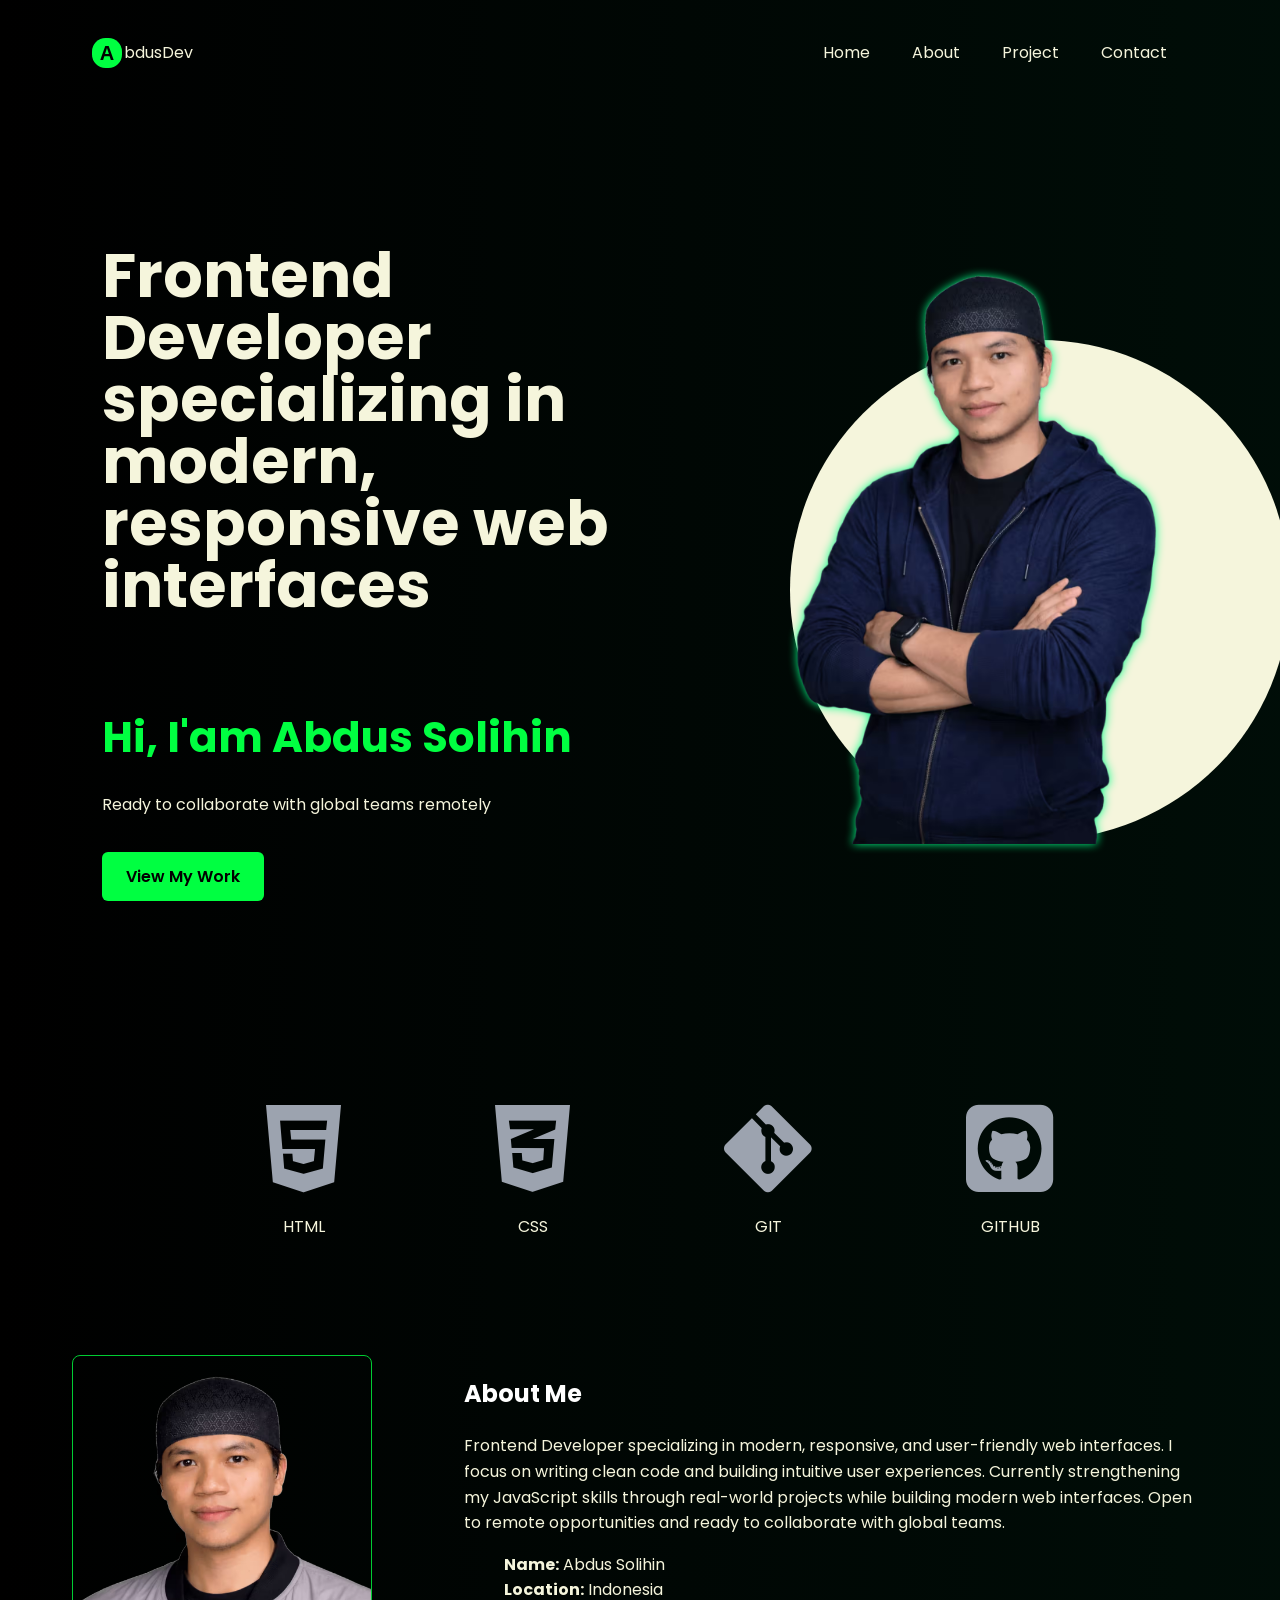
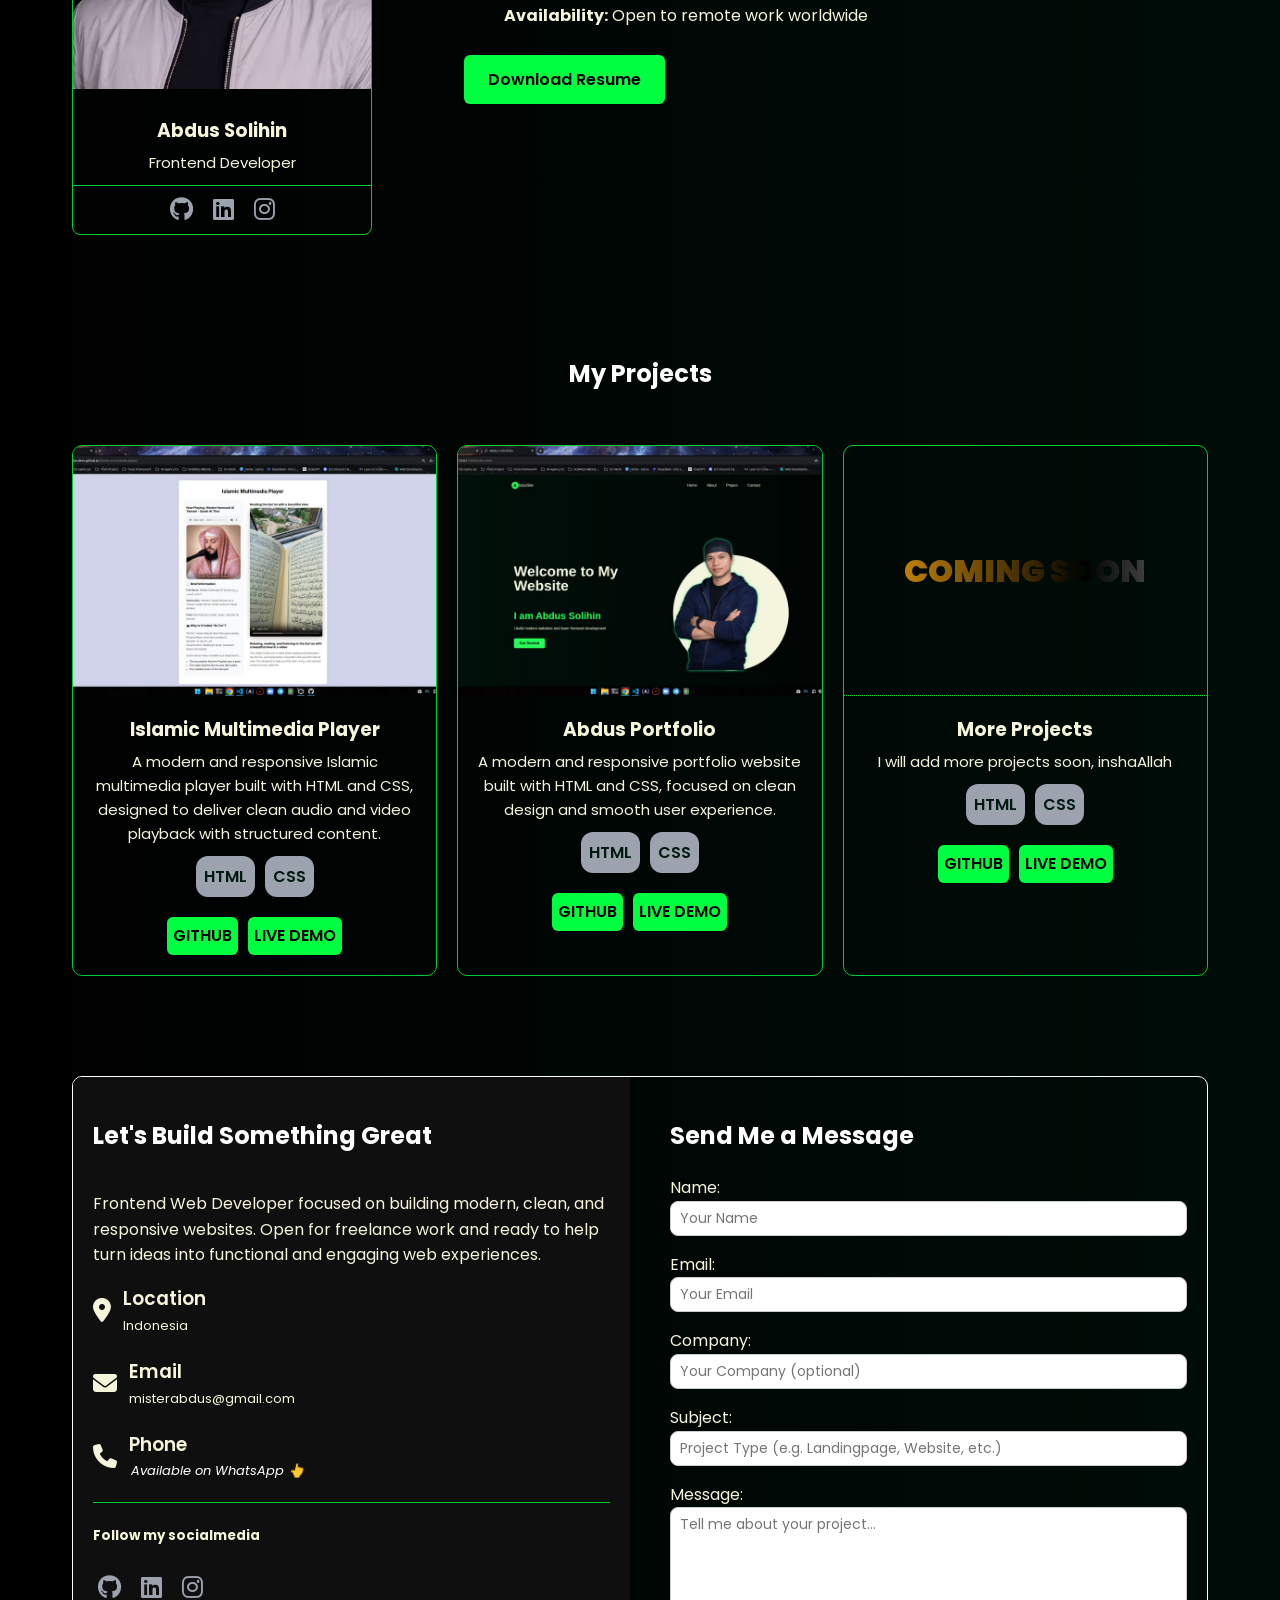
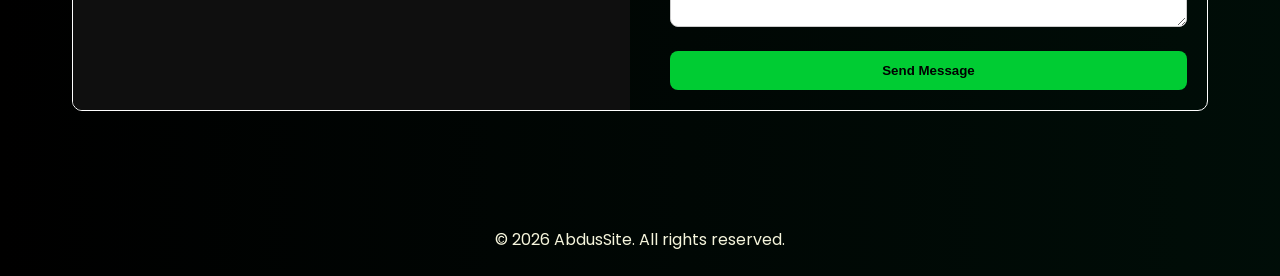
==== month-1-html-css/abdus-portfolio/index.html @ 56fd1d0c "Day 24 style: add a link and hover whatsappa button in contact section" ====
<!DOCTYPE html>
<html lang="en">

<head>
    <meta charset="UTF-8">
    <meta name="viewport" content="width=device-width, initial-scale=1.0">
    <link rel="stylesheet" href="./assets/css/style.css">
    <link rel="stylesheet" href="https://cdnjs.cloudflare.com/ajax/libs/font-awesome/6.5.0/css/all.min.css">
    <link rel="stylesheet" href="https://fonts.googleapis.com/css2?family=Poppins:wght@300;400;500;600;700&display=swap">
    <title>Abdus's Portfolio</title>
</head>

<body>
    <header>
        <div class="container">
            <div class="header-inner">
                <div class="brand">
                    <div class="logo">A</div>
                    <p>bdusDev</p>
                </div>
                <nav class="navbar">
                    <ul class="nav-list">
                        <li><a href="#">Home</a></li>
                        <li><a href="#about">About</a></li>
                        <li><a href="#projects">Project</a></li>
                        <li><a href="#contact">Contact</a></li>
                    </ul>
                </nav>
            </div>
        </div>
    </header>
    <main>
        <section id="hero">
            <div class="container">
                <div class="hero">
                    <div class="hero-left">
                        <h1>Frontend Developer specializing in modern, responsive web interfaces</h1>
                        <h2 class="section-title">Hi, I'am Abdus Solihin</h2>
                        <p>Ready to collaborate with global teams remotely</p>
                        <a class="a-btn" href="#projects">View My Work</a>
                    </div>
                    <div class="hero-right">
                        <div class="imgs-hero">
                            <img class="img-hero" src="./assets/images/abdus-devx-tr.avif"
                                alt="Confident professional developer in a navy hoodie with arms crossed">
                        </div>
                        <div class="circle"></div>
                    </div>
                </div>
            </div>
        </section>

        <section id="skills">
            <div class="container">
                <div class="skills">
                    <ul class="skills-list">
                        <li><i class="fa-brands fa-html5"></i>
                            <p>HTML</p>
                        </li>
                        <li><i class="fa-brands fa-css3-alt"></i>
                            <p>CSS</p>
                        </li>
                        <li><i class="fa-brands fa-git-alt"></i>
                            <p>GIT</p>
                        </li>
                        <li><i class="fa-brands fa-square-github"></i>
                            <p>GITHUB</p>
                        </li>
                    </ul>

                </div>
            </div>
        </section>

        <section id="about">
            <div class="container">
                <div class="about">
                    <div class="about-left">
                        <div class="aboutcard">
                            <img src="./assets/images/abdus2-tr.avif"
                                alt="Professional developer facing forward in a clean headshot">
                            <div class="card-content">
                                <h3>Abdus Solihin</h3>
                                <p>Frontend Developer</p>
                                <div class="line"></div>
                                <div class="social-icons">
                                    <a href="https://github.com/abdus-devx"><i class="fa-brands fa-github"></i></a>
                                    <a href="https://www.linkedin.com/in/abdussolihin/"><i
                                            class="fa-brands fa-linkedin"></i></a>
                                    <a href="https://www.instagram.com/"><i class="fa-brands fa-instagram"></i></a>
                                </div>
                            </div>
                        </div>
                    </div>
                    <div class="about-right">
                        <h2 class="section-title">About Me</h2>
                        <p>Frontend Developer specializing in modern, responsive, and user-friendly web interfaces.
                            I focus on writing clean code and building intuitive user experiences.
                            Currently strengthening my JavaScript skills through real-world projects while building
                            modern web interfaces.
                            Open to remote opportunities and ready to collaborate with global teams.
                        </p>
                        <ul class="about-list">
                            <li><strong>Name:</strong> Abdus Solihin</li>
                            <li><strong>Location:</strong> Indonesia</li>
                            <li><strong>Availability:</strong> Open to remote work worldwide</li>
                        </ul>
                        <a class="a-btn" href="#">Download Resume</a>
                    </div>
                </div>
            </div>
        </section>

        <section id="projects">
            <div class="container">
                <div class="projects">
                    <h2 class="section-title">My Projects</h2>
                    
                    <div class="cards">
                        <div class="card">
                            <div class="card-img">
                                <img src="./assets/images/project-islamic-multimedia-player.avif"
                                    alt="islamic multimedia player with audio and video">
                            </div>
                            <div class="card-body">
                                <div class="card-content">
                                    <h3>Islamic Multimedia Player</h3>
                                    <p>A modern and responsive Islamic multimedia player built with HTML and CSS,
                                        designed
                                        to deliver clean audio and video playback with structured content.</p>
                                </div>
                                <div class="tech-stack">
                                    <span>HTML</span>
                                    <span>CSS</span>
                                </div>
                                <div class="card-links">
                                    <a href="https://github.com/abdus-devx/islamic-multimedia-player"
                                        target="_blank">GITHUB</a>
                                    <a href="https://abdus-devx.github.io/islamic-multimedia-player/"
                                        target="_blank">LIVE
                                        DEMO</a>
                                </div>
                            </div>
                        </div>
                        <div class="card">
                            <div class="card-img">
                                <img src="./assets/images/abdus-portfolio-website.avif"
                                    alt="Homepage of Abdus portfolio showing hero section with profile image">
                            </div>
                            <div class="card-body">
                                <div class="card-content">
                                    <h3>Abdus Portfolio</h3>
                                    <p>A modern and responsive portfolio website built with HTML and CSS, focused on
                                        clean design and smooth user experience.</p>
                                </div>
                                <div class="tech-stack">
                                    <span>HTML</span>
                                    <span>CSS</span>
                                </div>
                                <div class="card-links">
                                    <a href="https://github.com/abdus-devx" target="_blank">GITHUB</a>
                                    <a href="#" target="_blank">LIVE DEMO</a>
                                </div>
                            </div>
                        </div>
                        <div class="card">
                            <div class="img-soon">
                                <span>COMING SOON</span>
                            </div>
                            <div class="card-body">
                                <div class="card-content">
                                    <h3>More Projects</h3>
                                    <p>I will add more projects soon, inshaAllah</p>
                                </div>
                                <div class="tech-stack">
                                    <span>HTML</span>
                                    <span>CSS</span>
                                </div>
                                <div class="card-links">
                                    <a href="https://github.com/abdus-devx" target="_blank">GITHUB</a>
                                    <a href="#" target="_blank">LIVE DEMO</a>
                                </div>
                            </div>
                        </div>
                    </div>
                </div>
            </div>
        </section>
        <section id="contact">
            <div class="container">
                <div class="contact">
                    <div class="contact-left">
                        <h2 class="section-title">Let's Build Something Great</h2>
                        <p>Frontend Web Developer focused on building modern, clean, and responsive websites. Open for
                            freelance work and ready to help turn ideas into functional and engaging web experiences.
                        </p>
                        <div class="info-list">
                            <div class="info-item">
                                <i class="fas fa-map-marker-alt"></i>
                                <div>
                                    <h3>Location</h3>
                                    <p>Indonesia</p>
                                </div>
                            </div>
                            <div class="info-item">
                                <i class="fas fa-envelope"></i>
                                <div>
                                    <h3>Email</h3>
                                    <p>misterabdus@gmail.com</p>
                                </div>
                            </div>
                            <div class="info-item">
                                <i class="fas fa-phone"></i>
                                <div>
                                    <h3>Phone</h3>
                                    <p><a class="a-phone" href="https://wa.me/62895342670087" target="_blank">Available on WhatsApp 👆</a></p>
                                </div>
                            </div>
                        </div>
                        <div class="line"></div>
                        <div class="social-media">
                            <h5>Follow my socialmedia</h5>
                            <div class="social-icons">
                                <a href="https://github.com/abdus-devx"><i class="fa-brands fa-github"></i></a>
                                <a href="https://www.linkedin.com/in/abdussolihin/"><i
                                        class="fa-brands fa-linkedin"></i></a>
                                <a href="https://www.instagram.com/"><i class="fa-brands fa-instagram"></i></a>
                            </div>
                        </div>
                    </div>
                    <div class="contact-right">
                        <h2 class="section-title">Send Me a Message</h2>
                        <form>
                            <div>
                                <label for="name">Name: </label>
                                <input id="name" type="text" placeholder="Your Name" required>
                            </div>
                            <div>
                                <label for="email">Email: </label>
                                <input id="email" type="email" placeholder="Your Email" required>
                            </div>
                            <div>
                                <label for="company">Company: </label>
                                <input id="company" type="text" placeholder="Your Company (optional)">
                            </div>
                            <div>
                                <label for="subject">Subject: </label>
                                <input id="subject" type="text"
                                    placeholder="Project Type (e.g. Landingpage, Website, etc.)" required>
                            </div>
                            <div>
                                <label for="message">Message: </label>
                                <textarea id="message" placeholder="Tell me about your project…" required></textarea>
                            </div>
                            <div>
                                <button type="submit">Send Message</button>
                            </div>
                        </form>
                    </div>

                </div>
            </div>
        </section>
    </main>
    <footer class="container">
        <div class="footer">
            <p>© 2026 AbdusSite. All rights reserved.</p>
        </div>
    </footer>
</body>

</html>
---- month-1-html-css/abdus-portfolio/assets/css/style.css ----
*,
*::before,
*::after {
    box-sizing: border-box;
}

body {
    color: beige;
    font-family: 'Poppins', Arial, Helvetica, sans-serif;
    line-height: 1.6;

    background: linear-gradient(270deg, #000000, #001a0f, #000000);
    background-size: 400% 400%;
    animation: gradientMove 17s ease infinite;
}

@keyframes gradientMove {
    0% {
        background-position: 0% 50%;
    }

    50% {
        background-position: 100% 50%;
    }

    100% {
        background-position: 0% 50%;
    }
}

.container {
    max-width: 1200px;
    margin: 0 auto;
    padding: 0 32px;
}

/*HEADER*/

.header-inner {
    display: flex;
    justify-content: space-between;
    padding: 0 20px;
    align-items: center;

}

.brand {
    display: flex;
    justify-content: flex-start;
    align-items: center;
    gap: 2px;
}

.logo {
    display: flex;
    justify-content: center;
    align-items: center;
    border-radius: 45%;
    width: 30px;
    height: 30px;
    background-color: #00FF41;
    color: black;
    font-weight: bold;
    border-style: hidden;
    font-size: 20px;
    font-family: 'Trebuchet MS', 'Lucida Sans Unicode', 'Lucida Grande', 'Lucida Sans', Arial, sans-serif;
}

.nav-list {
    display: flex;
    list-style: none;
    gap: 32px;
    margin: 0;
    padding: 32px 16px;
}

.nav-list a {
    text-decoration: none;
    color: beige;
    padding: 5px;
    transition: 0.3s;
}

.nav-list a:hover {
    background-color: #00FF41;
    color: black;
    border-radius: 5px;

}

/* MAIN GLOBAL */
section {
    margin-bottom: 100px;
}

html {
    scroll-behavior: smooth;
}


.section-title {
    position: relative;
    display: inline-block;
    color: white;

}

.section-title::after {
    content: "";
    position: absolute;
    left: 0;
    bottom: -4px;
    width: 100%;
    height: 2px;
    background: #00FF41;

    transform: scaleX(0);
    transform-origin: left;
    transition: transform 0.3s ease;
}

.section-title:hover::after {
    transform: scaleX(1);
}


/* HERO SECTION */
.hero {
    display: flex;
    justify-content: space-around;
    align-items: center;
    gap: 16px;
    min-height: 100dvh;
}

.hero-left {
    max-width: 600px;

}

.hero-left h1 {
    font-size: 62px;
    line-height: 1;
}

.hero-left .section-title {
    font-size: 42px;
    color: #00FF41;
    margin-bottom: 5px;
}

.hero-left .section-title::after {
    background: white;
}

.hero-left p {
    margin: 16px 0 24px;
}

.a-btn {
    background-color: #00FF41;
    color: black;
    border: none;
    padding: 12px 24px;
    border-radius: 6px;
    font-weight: 600;
    cursor: pointer;
    display: inline-block;
    margin-top: 10px;
    transition: 0.3s;
    text-decoration: none;
}

.a-btn:hover {
    background-color: #00cc33;
    border-radius: 6px;
    transform: scale(1.05);

}

.imgs-hero {
    position: relative;
}

.img-hero {
    width: 100%;
    max-width: 400px;
    filter: drop-shadow(0 0 5px #00ff88);
    position: relative;
}

.circle {
    position: absolute;
    width: 500px;
    height: 500px;
    background-color: beige;
    border-radius: 50%;
    z-index: -1;
    top: 50%;
    left: 50%;
    transform: translate(30%, -22%);
}

/* SKILLS SECTION*/

.skills-list {
    list-style: none;
    display: flex;
    text-align: center;
    justify-content: space-evenly;
}

.skills-list i {
    font-size: 100px;
    color: #9CA3AF;
}

.skills-list i:hover {
    color: #00FF41;
}



/* ABOUT SECTION*/
.about {
    display: flex;
    justify-content: space-between;

    gap: 20px;

}

.about-right {
    flex: 2;
}

.about-right p {
    margin-top: 0;
}

.about-list {
    list-style: none;
}

.about-left {
    flex: 1;
    display: flex;
    justify-content: flex-start;
    align-items: center;
}

.about-left img {
    width: 100%;
}

.about-left .aboutcard {
    border: 1px solid #00cc33;
    max-width: 300px;
    border-radius: 8px;
    transition: 0.3s;
}

.about-left .aboutcard:hover {
    box-shadow: 0 0 20px rgba(0, 204, 51, 0.6);
}

.card-content {
    text-align: center;
    padding: 0;
}

.card-content h3 {
    margin-bottom: 5px;
}

.card-content p {
    margin-top: 0;
    margin-bottom: 10px;
}

.line {
    height: 1px;
    background-color: #00cc33;
    border: none;
    width: 100%;
    margin: auto;
}

.social-icons {
    display: flex;
    margin: 5px;
    gap: 20px;
    justify-content: center;
    font-size: 24px;
}

.social-icons i {
    color: #9CA3AF;
}

.social-icons i:hover {
    color: #00FF41;
}

.social-media .social-icons {
    justify-content: flex-start;
}

/* PROJECT SECTION */
.projects {
    text-align: center;
}

.cards {
    margin-top: 32px;
    display: grid;
    grid-template-columns: repeat(auto-fit, minmax(250px, 1fr));
    gap: 20px;

}

.card {
    border: 1px solid #00cc33;
    border-radius: 10px;
    overflow: hidden;
    display: flex;
    flex-direction: column;
}

.card-body {
    flex: 1;
    padding: 0 20px 20px;
    display: flex;
    flex-direction: column;
}

.card-content p {
    flex: 1;
    font-size: 15px;
}

.card-img {
    height: 250px;

}

.card-img img {
    width: 100%;
    height: 100%;
    object-fit: cover;
}

.tech-stack {
    margin-bottom: 20px;
}

.tech-stack,
.card-links {
    display: flex;
    justify-content: center;
    gap: 10px;

}

.tech-stack span,
.card-links a {
    background-color: #9CA3AF;
    border-radius: 12px;
    color: #001a0f;
    padding: 8px;
    font-weight: 600;
    box-shadow: #000000;
}

.card-links a {
    text-decoration: none;
    background-color: #00FF41;
    color: #000000;
    border-radius: 6px;
    padding: 6px;
    transition: 0.3s ease;
}

.card-links a:hover {
    cursor: pointer;
    background-color: #001a0f;
    color: white;
}

.img-soon {
    height: 250px;
    display: flex;
    flex-direction: column;
    justify-content: center;
    border-bottom: #00cc33 1px dotted;
}

.img-soon span {
    font-weight: 900;
    font-size: 32px;
    background-image: linear-gradient(to right, #ffa908, #000000, #ffffff, #ffd001);
    background-clip: text;
    -webkit-background-clip: text;
    -webkit-text-fill-color: transparent;
    background-size: 200%;
    animation: shimmerText 5s ease infinite;
}

@keyframes shimmerText {
    0% {
        background-position: 0% 50%;
    }

    50% {
        background-position: 100% 50%;
    }

    100% {
        background-position: 0% 50%
    }
}

/* CONTACT SECTION */
.contact {
    display: flex;
    justify-content: center;
    align-items: stretch;
    gap: 20px;
    border: 1px solid white;
    border-radius: 10px;
    overflow: hidden;

}

.contact-left {
    flex: 1;
    background-color: rgb(15, 15, 15);
    padding: 20px;
}

.info-list {
    display: flex;
    flex-direction: column;
    gap: 20px;
    margin-bottom: 20px;
}

.info-item {
    display: flex;
    align-items: center;
    gap: 12px;
}

.info-item h3 {
    margin: 0;
    font-weight: 600;
}

.info-item p {
    margin: 2px 0 0;
    font-size: 13px;
}

.info-item i {
    font-size: 24px;
}

.contact-right {
    flex: 1;
    padding: 20px;
}

.contact-right form {
    display: flex;
    flex-direction: column;
    gap: 16px;
}

.contact-right input,
.contact-right textarea {
    width: 100%;
    padding: 6px 9px;
    border: 1px solid #ccc;
    border-radius: 8px;
    font-size: 14px;
    font-family: inherit;
    outline: none;
    transition: 0.3s;
}

.contact-right textarea {
    min-height: 120px;
    resize: vertical;
}

.contact-right button {
    padding: 12px;
    border: none;
    border-radius: 8px;
    background: #00cc33;
    color: black;
    font-weight: 600;
    cursor: pointer;
    transition: 0.3s;
    width: 100%;
}

.contact-right button:hover {
    background-color: #00FF41;
}

.a-phone {
    text-decoration: none;
    color: white;

    padding: 2px;
    font-style: italic;
    transition: 0.3s ease;
}

.a-phone:hover {
    background-color: #00cc33;

    border-radius: 4px;
    color: #000000;
}

.footer {
    display: flex;
    justify-content: center;
}

@media (max-width: 768px) {
    .header-inner {
        flex-direction: column;
        text-align: center;
    }

    .circle {
        display: none;
    }

    .hero {

        flex-direction: column;
        text-align: center;
        align-items: center;
        width: 100%;
    }

    .nav-list {
        flex-direction: column;
        gap: 16px;
    }

    .hero-left h1 {
        font-size: 42px;
    }

    .hero-left .section-title {
        font-size: 32px;
    }

    .hero-left,
    .hero-right {
        width: 100%;
        flex: 0 0 100%;
    }

    .imgs-hero {
        width: 100%;
    }

    .skills-list {

        gap: 5px;
        padding: 0;
    }

    .skills-list i {
        font-size: 60px;

    }

    .skills-list i:hover {
        color: #00FF41;
    }

    .about {
        flex-direction: column;
    }

    .about-right {
        text-align: center;
    }

    .about-left {
        justify-content: center;
    }

    .about-right ul {
        list-style: none;
        padding: 0;
    }

    .contact {
        flex-direction: column;
    }

    .social-media h5 {
        margin-bottom: 10px;
    }
}
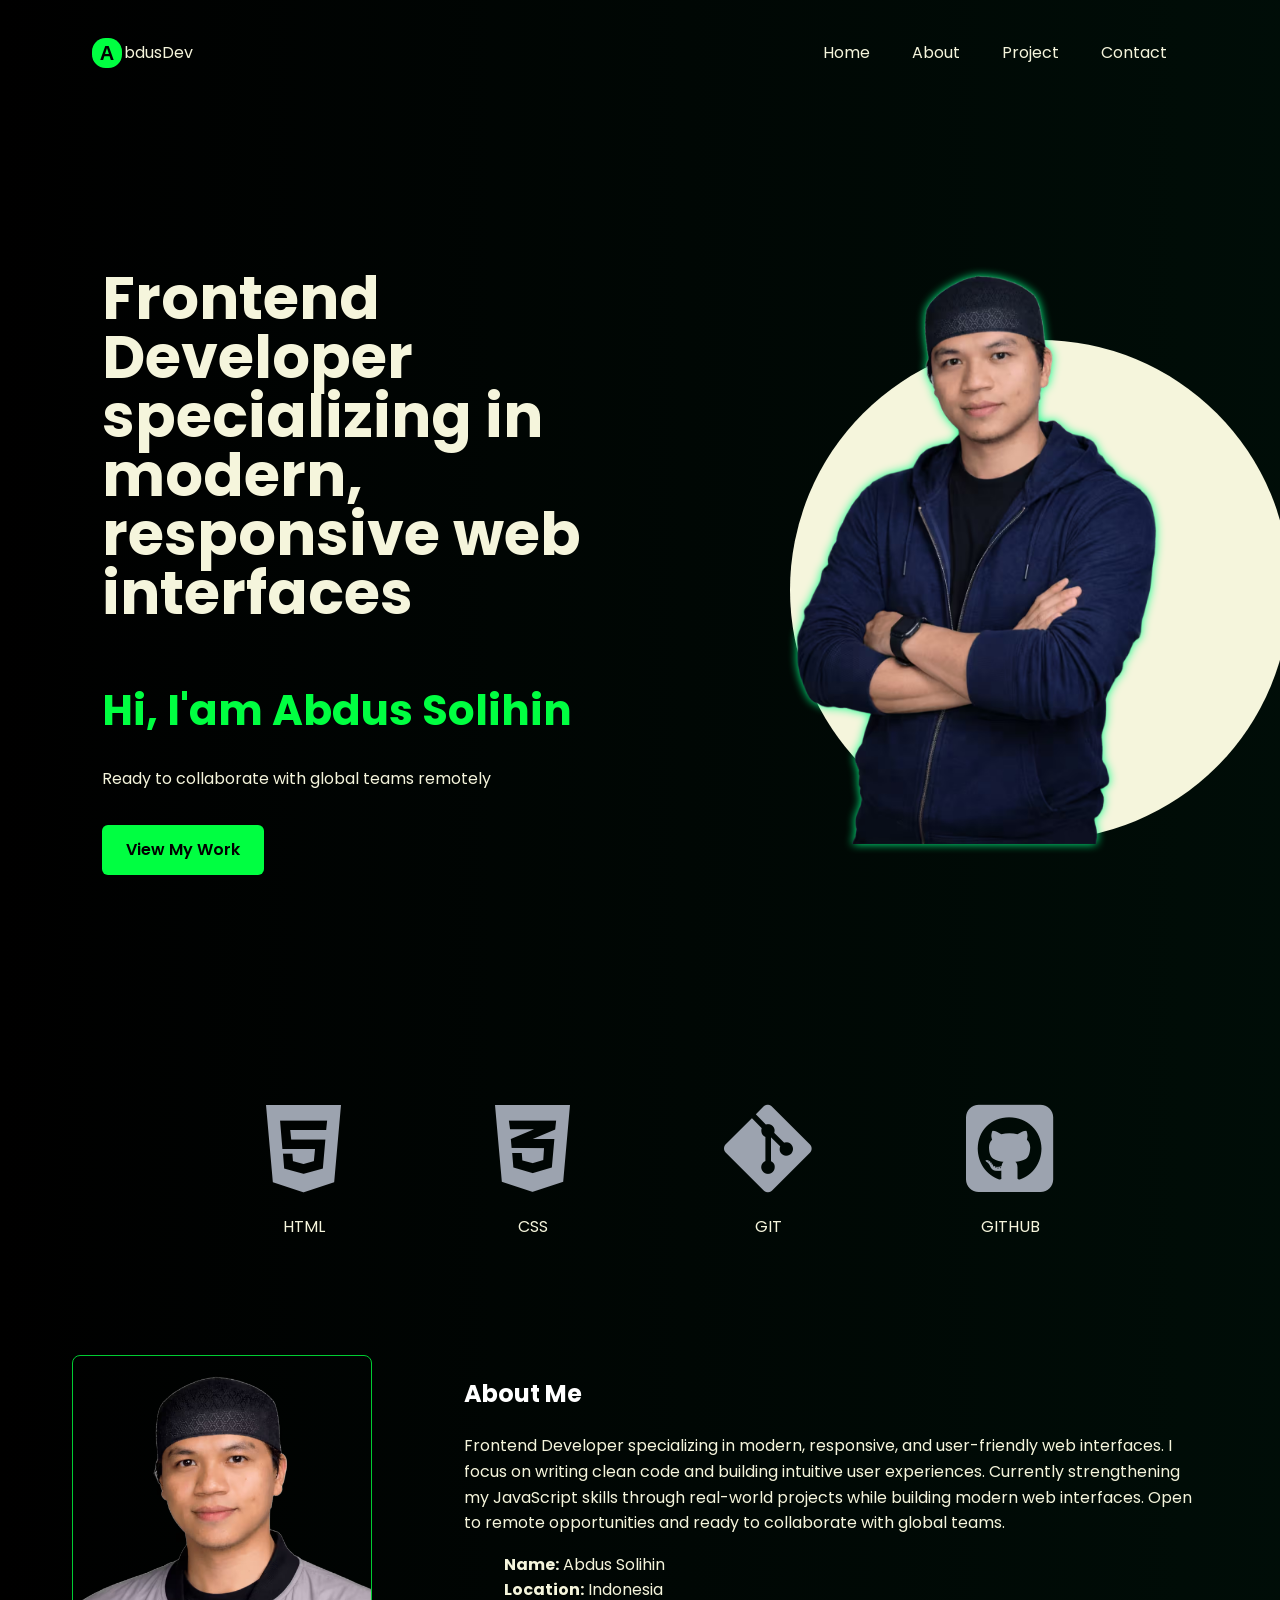
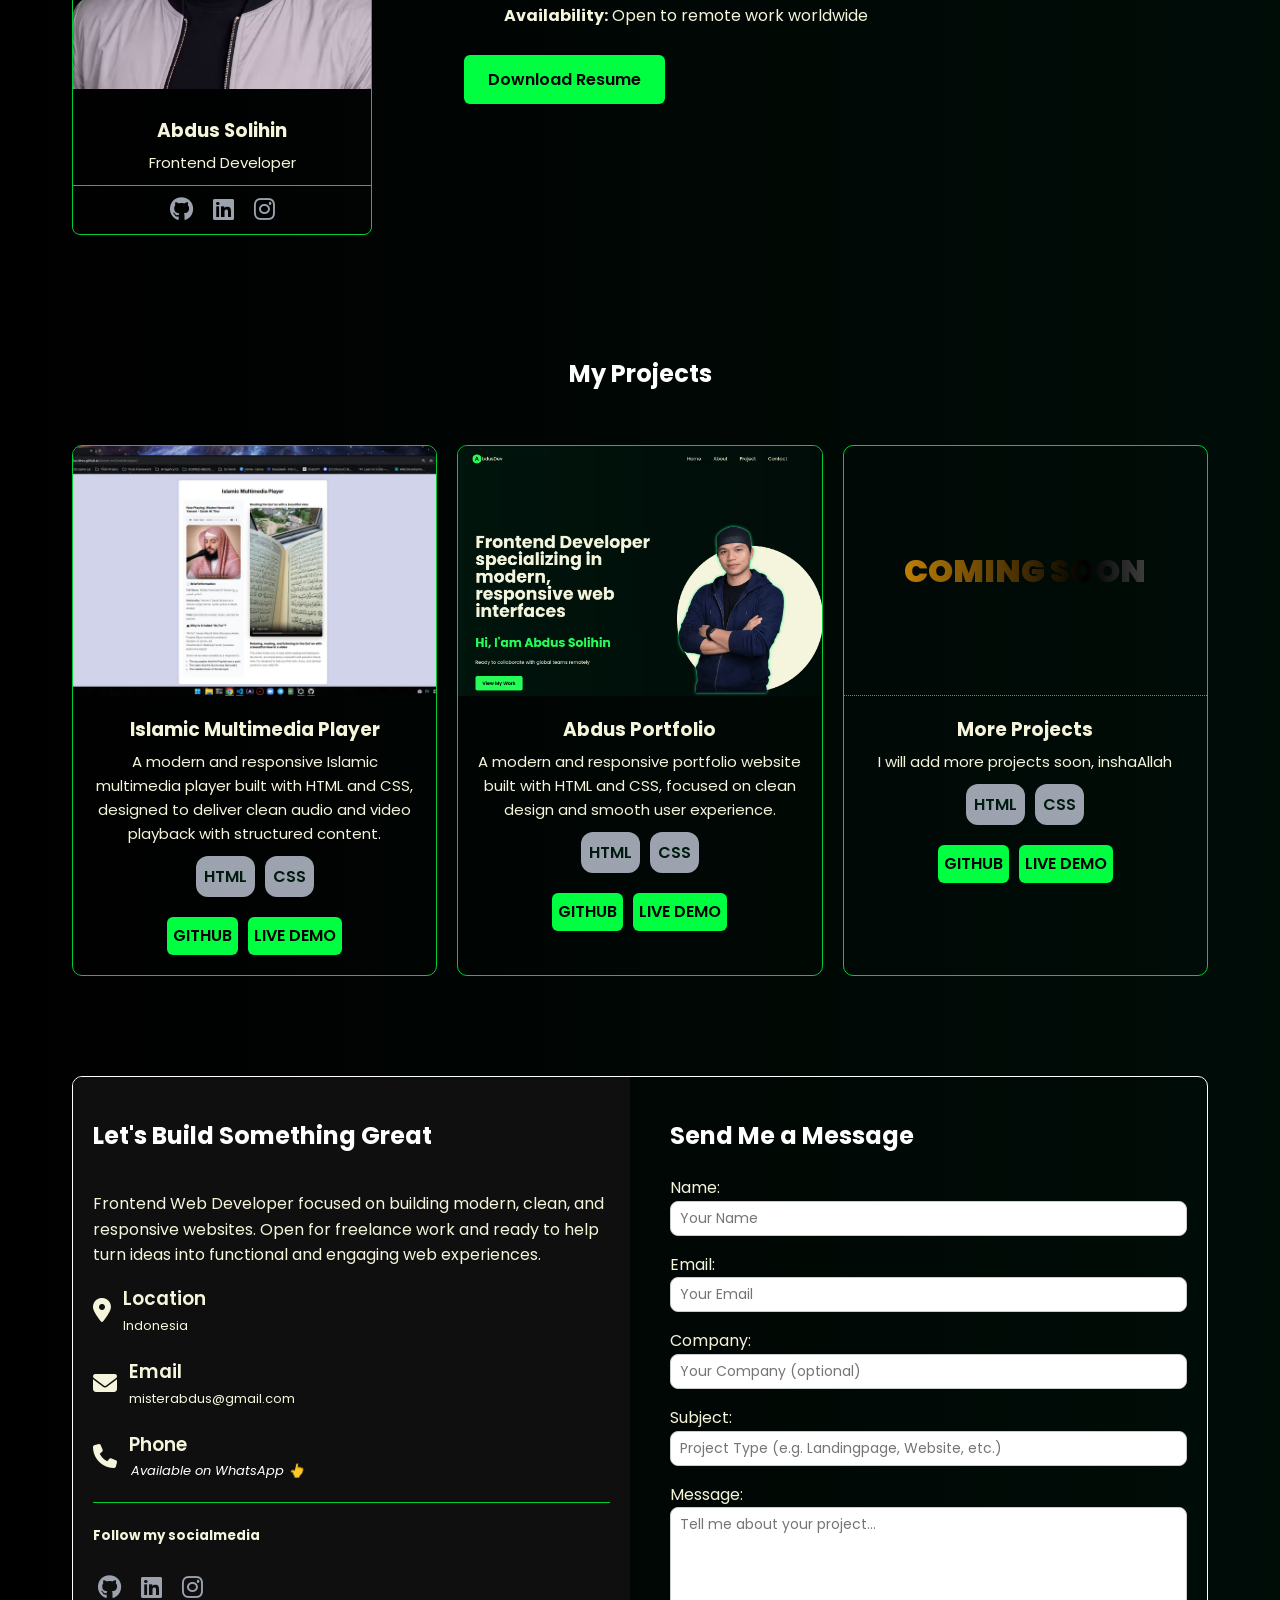
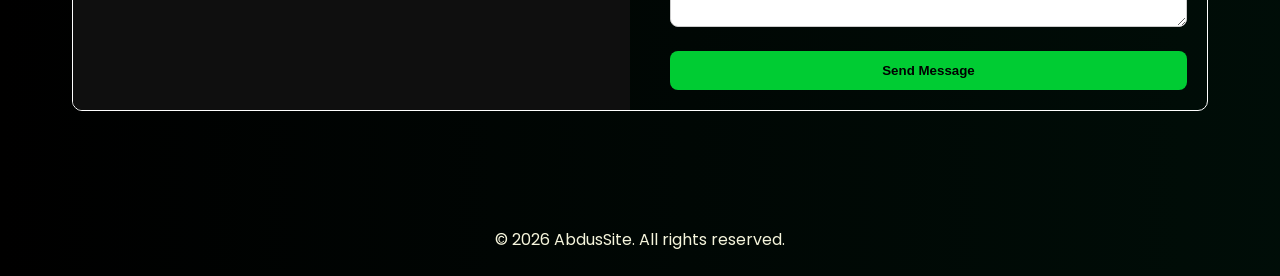
==== commit ee73c73a: "feat: day25 add js for submit form" ====
--- a/month-1-html-css/abdus-portfolio/index.html
+++ b/month-1-html-css/abdus-portfolio/index.html
@@ -230,27 +230,27 @@
                     </div>
                     <div class="contact-right">
                         <h2 class="section-title">Send Me a Message</h2>
-                        <form>
+                        <form id="contactForm">
                             <div>
                                 <label for="name">Name: </label>
-                                <input id="name" type="text" placeholder="Your Name" required>
+                                <input id="name" type="text" name="name" placeholder="Your Name" required>
                             </div>
                             <div>
                                 <label for="email">Email: </label>
-                                <input id="email" type="email" placeholder="Your Email" required>
+                                <input id="email" type="email" name="email" placeholder="Your Email" required>
                             </div>
                             <div>
                                 <label for="company">Company: </label>
-                                <input id="company" type="text" placeholder="Your Company (optional)">
+                                <input id="company" type="text" name="company" placeholder="Your Company (optional)">
                             </div>
                             <div>
                                 <label for="subject">Subject: </label>
-                                <input id="subject" type="text"
+                                <input id="subject" type="text" name="subject" 
                                     placeholder="Project Type (e.g. Landingpage, Website, etc.)" required>
                             </div>
                             <div>
                                 <label for="message">Message: </label>
-                                <textarea id="message" placeholder="Tell me about your project…" required></textarea>
+                                <textarea id="message" name="message" placeholder="Tell me about your project…" required></textarea>
                             </div>
                             <div>
                                 <button type="submit">Send Message</button>
@@ -267,6 +267,19 @@
             <p>© 2026 AbdusSite. All rights reserved.</p>
         </div>
     </footer>
+    <script>
+        const form = document.getElementById("contactForm")
+
+        form.addEventListener ("submit", function(e) {
+            e.preventDefault();
+
+            const formData = new FormData(form);
+
+            const data = Object.fromEntries(formData)
+            console.log(data);
+
+        })
+    </script>
 </body>
 
 </html>
--- a/month-1-html-css/abdus-portfolio/assets/css/style.css
+++ b/month-1-html-css/abdus-portfolio/assets/css/style.css
@@ -135,18 +135,17 @@
 
 .hero-left {
     max-width: 600px;
-
 }
 
 .hero-left h1 {
-    font-size: 62px;
+    font-size: 59px;
     line-height: 1;
 }
 
 .hero-left .section-title {
     font-size: 42px;
     color: #00FF41;
-    margin-bottom: 5px;
+    margin: 5px auto;
 }
 
 .hero-left .section-title::after {
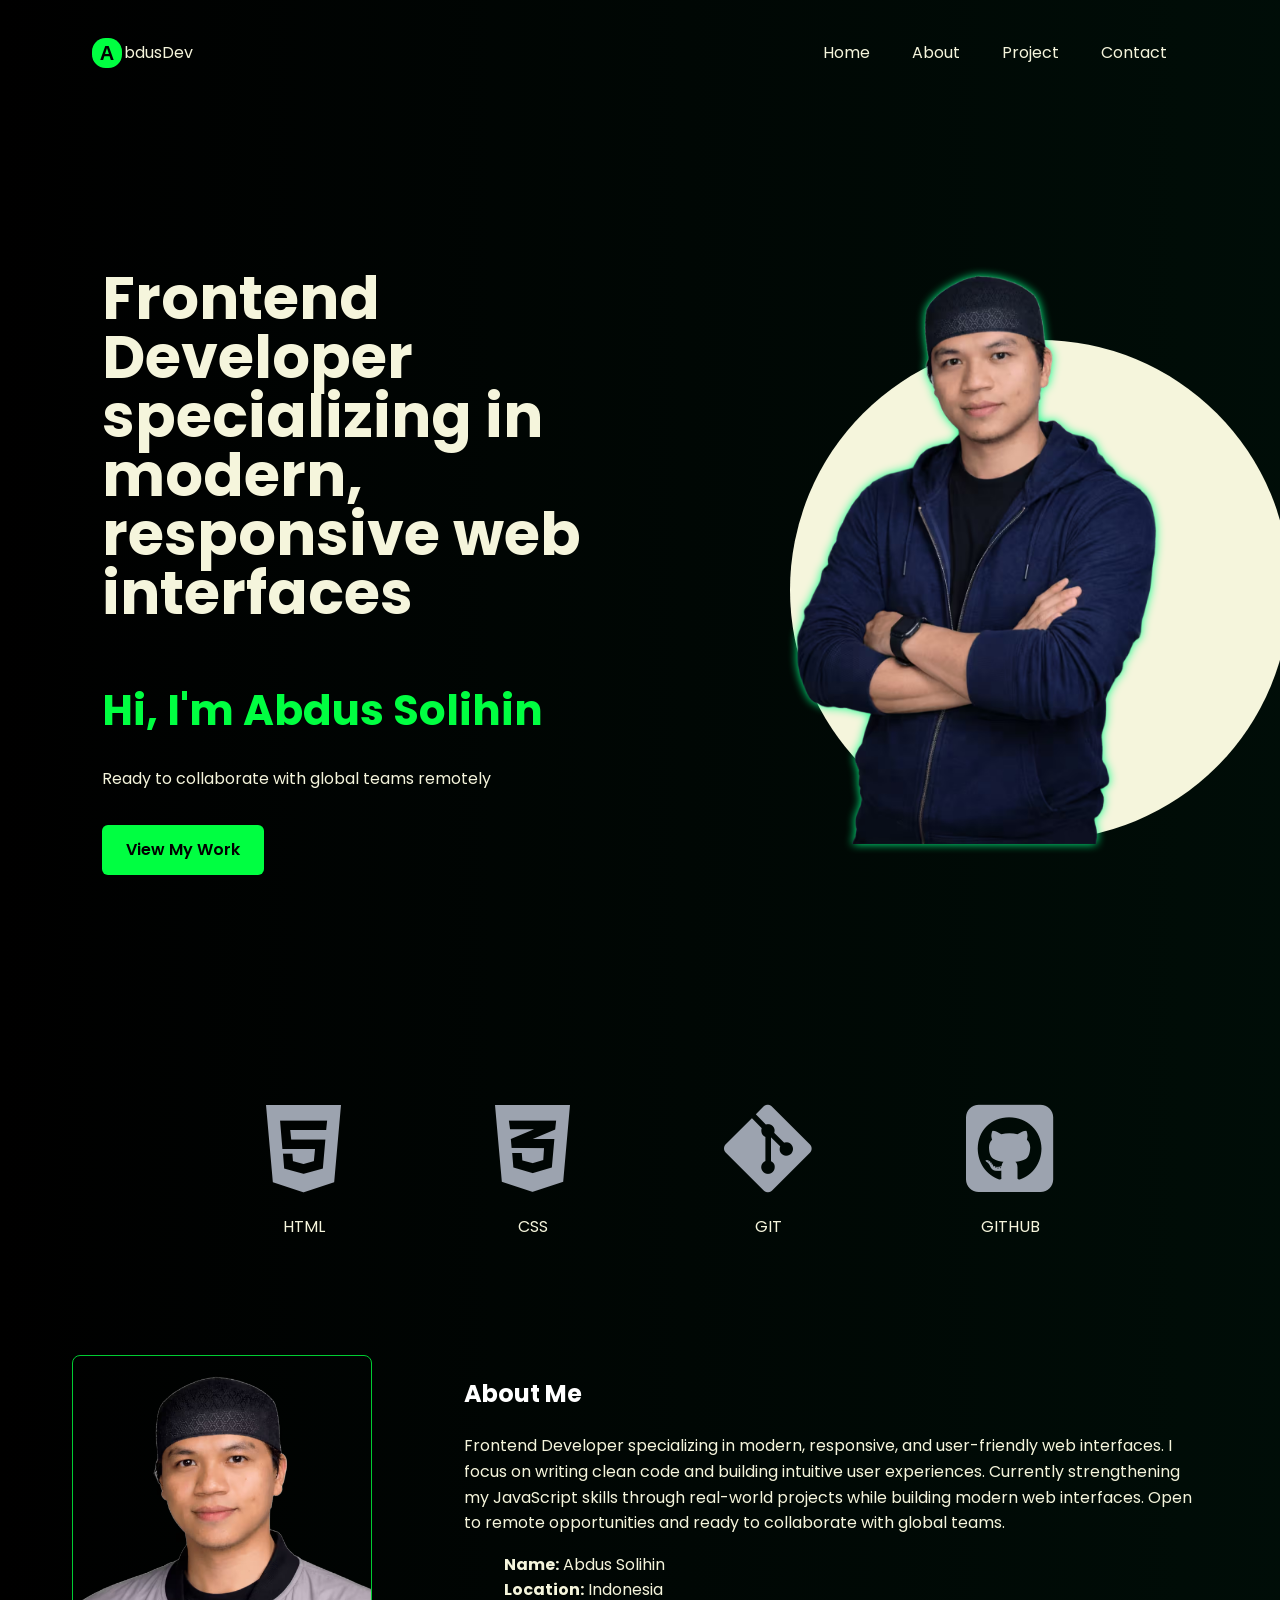
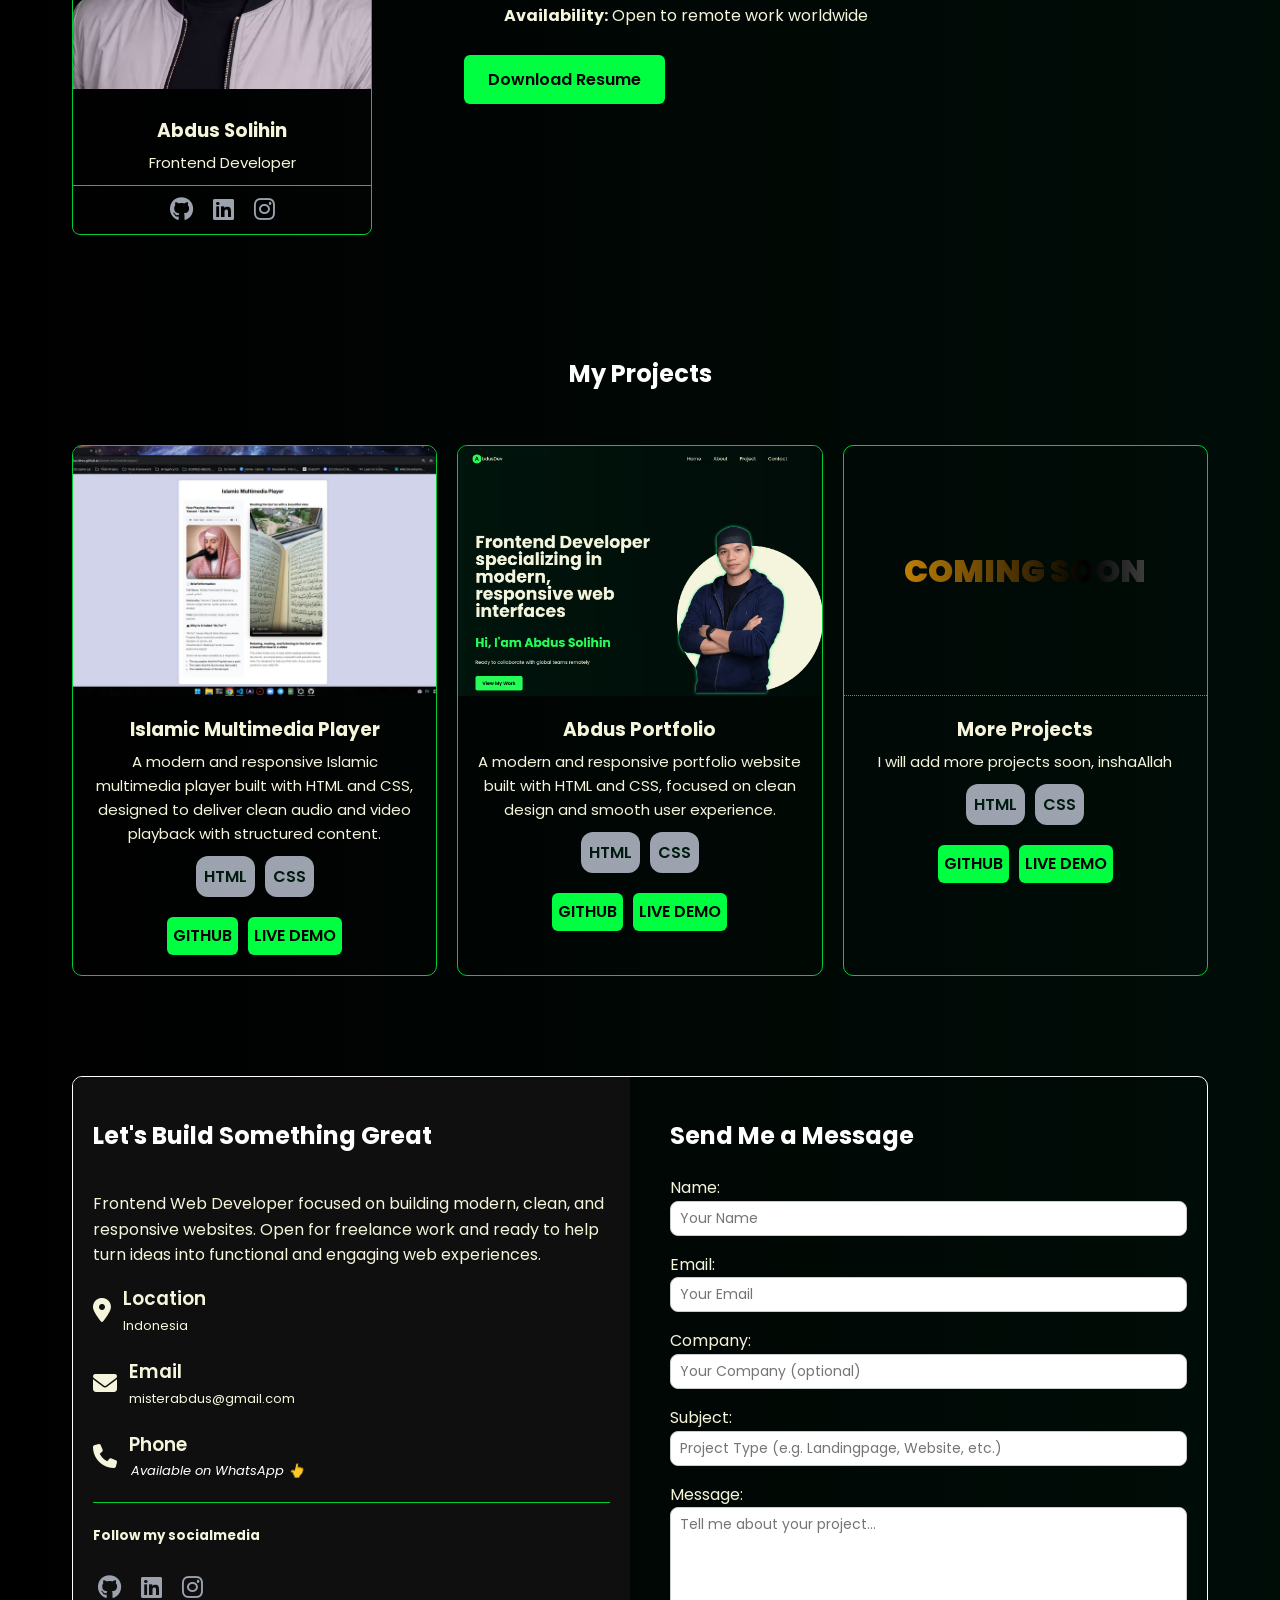
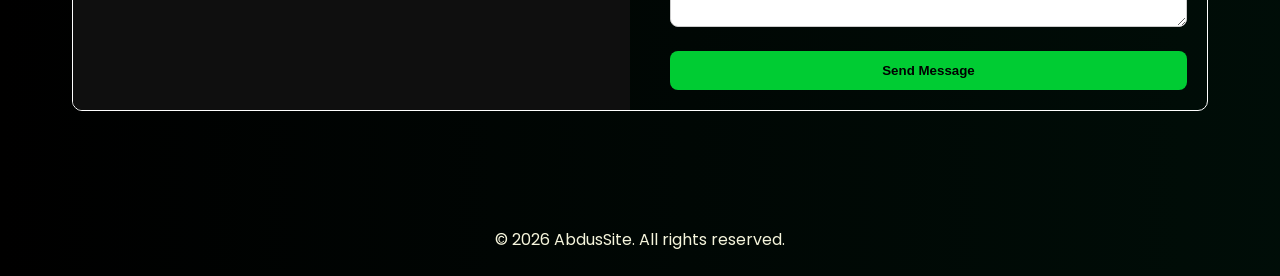
==== commit 86b3a767: "feat:  day25 enhance popup with Font Awesome close icon, fix typo, remove console log, and improve r" ====
--- a/month-1-html-css/abdus-portfolio/index.html
+++ b/month-1-html-css/abdus-portfolio/index.html
@@ -6,11 +6,19 @@
     <meta name="viewport" content="width=device-width, initial-scale=1.0">
     <link rel="stylesheet" href="./assets/css/style.css">
     <link rel="stylesheet" href="https://cdnjs.cloudflare.com/ajax/libs/font-awesome/6.5.0/css/all.min.css">
-    <link rel="stylesheet" href="https://fonts.googleapis.com/css2?family=Poppins:wght@300;400;500;600;700&display=swap">
+    <link rel="stylesheet"
+        href="https://fonts.googleapis.com/css2?family=Poppins:wght@300;400;500;600;700&display=swap">
     <title>Abdus's Portfolio</title>
 </head>
 
 <body>
+    <div id="submitOverlay" class="overlay"></div>
+    <div id="submitPopup" class="popup">
+        <p>All set! Your message has been delivered</p>
+        <button class="closeBtn">
+            <i class="fa-solid fa-xmark"></i>
+        </button>
+    </div>
     <header>
         <div class="container">
             <div class="header-inner">
@@ -35,7 +43,7 @@
                 <div class="hero">
                     <div class="hero-left">
                         <h1>Frontend Developer specializing in modern, responsive web interfaces</h1>
-                        <h2 class="section-title">Hi, I'am Abdus Solihin</h2>
+                        <h2 class="section-title">Hi, I'm Abdus Solihin</h2>
                         <p>Ready to collaborate with global teams remotely</p>
                         <a class="a-btn" href="#projects">View My Work</a>
                     </div>
@@ -115,7 +123,7 @@
             <div class="container">
                 <div class="projects">
                     <h2 class="section-title">My Projects</h2>
-                    
+
                     <div class="cards">
                         <div class="card">
                             <div class="card-img">
@@ -213,7 +221,8 @@
                                 <i class="fas fa-phone"></i>
                                 <div>
                                     <h3>Phone</h3>
-                                    <p><a class="a-phone" href="https://wa.me/62895342670087" target="_blank">Available on WhatsApp 👆</a></p>
+                                    <p><a class="a-phone" href="https://bit.ly/4cHXh8U" target="_blank">Available on
+                                            WhatsApp 👆</a></p>
                                 </div>
                             </div>
                         </div>
@@ -245,12 +254,13 @@
                             </div>
                             <div>
                                 <label for="subject">Subject: </label>
-                                <input id="subject" type="text" name="subject" 
+                                <input id="subject" type="text" name="subject"
                                     placeholder="Project Type (e.g. Landingpage, Website, etc.)" required>
                             </div>
                             <div>
                                 <label for="message">Message: </label>
-                                <textarea id="message" name="message" placeholder="Tell me about your project…" required></textarea>
+                                <textarea id="message" name="message" placeholder="Tell me about your project…"
+                                    required></textarea>
                             </div>
                             <div>
                                 <button type="submit">Send Message</button>
@@ -269,16 +279,26 @@
     </footer>
     <script>
         const form = document.getElementById("contactForm")
-
-        form.addEventListener ("submit", function(e) {
+        const popup = document.getElementById("submitPopup");
+        const overlay = document.getElementById("submitOverlay")
+
+        form.addEventListener("submit", function (e) {
             e.preventDefault();
 
-            const formData = new FormData(form);
-
-            const data = Object.fromEntries(formData)
-            console.log(data);
-
-        })
+            const data = Object.fromEntries(new FormData(form));
+            
+            form.reset();
+            popup.classList.add("show");
+            overlay.classList.add("show");
+        });
+
+
+        const closeBtn = popup.querySelector("button");
+
+        closeBtn.addEventListener("click", function () {
+            popup.classList.remove("show");
+            overlay.classList.remove("show");
+        });
     </script>
 </body>
 
--- a/month-1-html-css/abdus-portfolio/assets/css/style.css
+++ b/month-1-html-css/abdus-portfolio/assets/css/style.css
@@ -33,9 +33,51 @@
     margin: 0 auto;
     padding: 0 32px;
 }
+/*POPUP*/
+.overlay {
+    display: none;
+    position: fixed;
+    top: 0;
+    left: 0;
+    height: 100%;
+    width: 100%;
+    background: rgba(0, 0, 0, 0.9);
+    z-index: 1;
+}
+.overlay.show {
+    display: block;
+    
+}
+.popup {
+    display: none;
+    position: fixed;
+    top: 50%;
+    left: 50%;
+    transform: translate(-50%, -50%);
+    border: #00cc33 1px solid;
+    border-radius: 10px;
+    padding: 20px;
+    z-index: 2;
+    background-color: #001a0f;
+}
+.popup.show {
+    display: block;
+}
+.closeBtn {
+    position: absolute;
+    top: 2px;
+    right: 2px;
+    border-radius: 10px;
+    border: none;
+    transition: 0.3s ease;
+}
+.closeBtn:hover {
+    background-color: #00cc33;
+    cursor: pointer;
+
+}
 
 /*HEADER*/
-
 .header-inner {
     display: flex;
     justify-content: space-between;
@@ -609,4 +651,10 @@
     .social-media h5 {
         margin-bottom: 10px;
     }
+    .popup {
+        padding: 10px;
+    }
+    .popup p{
+        text-align: center;
+    }
 }
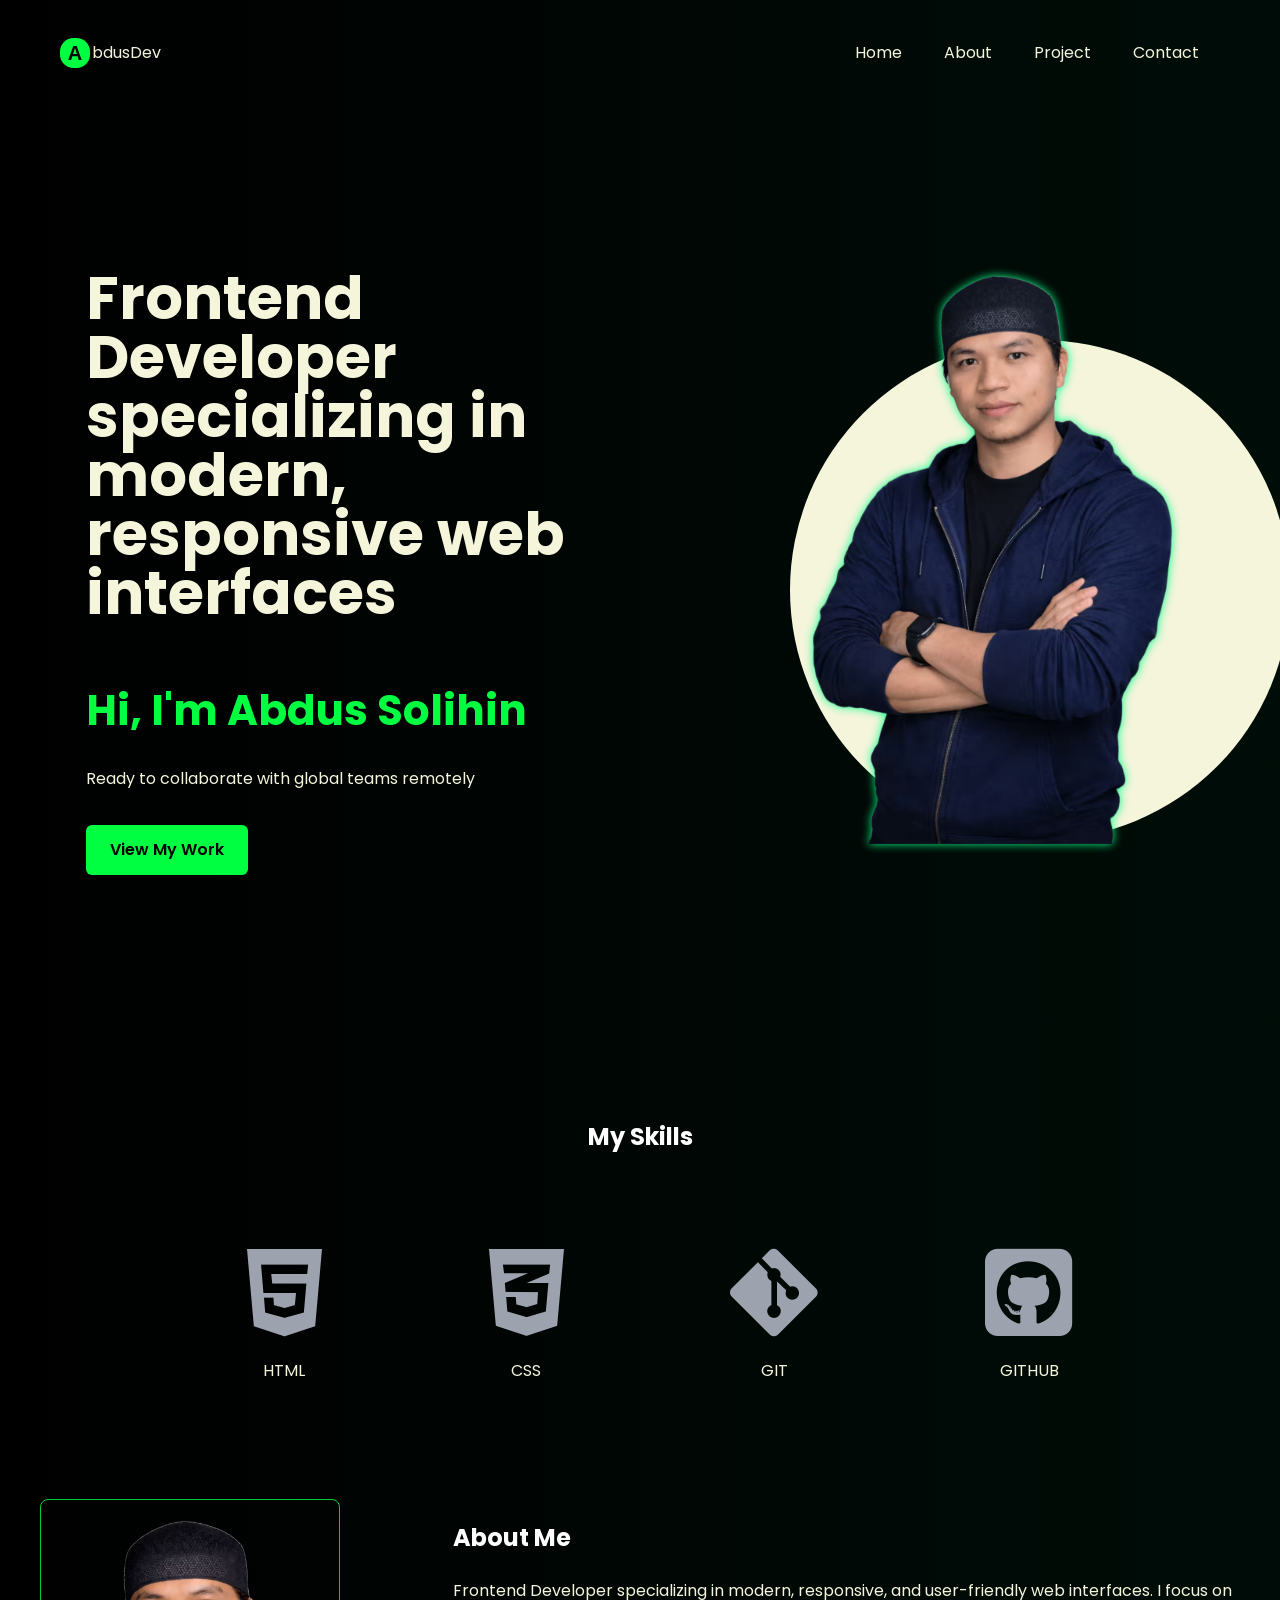
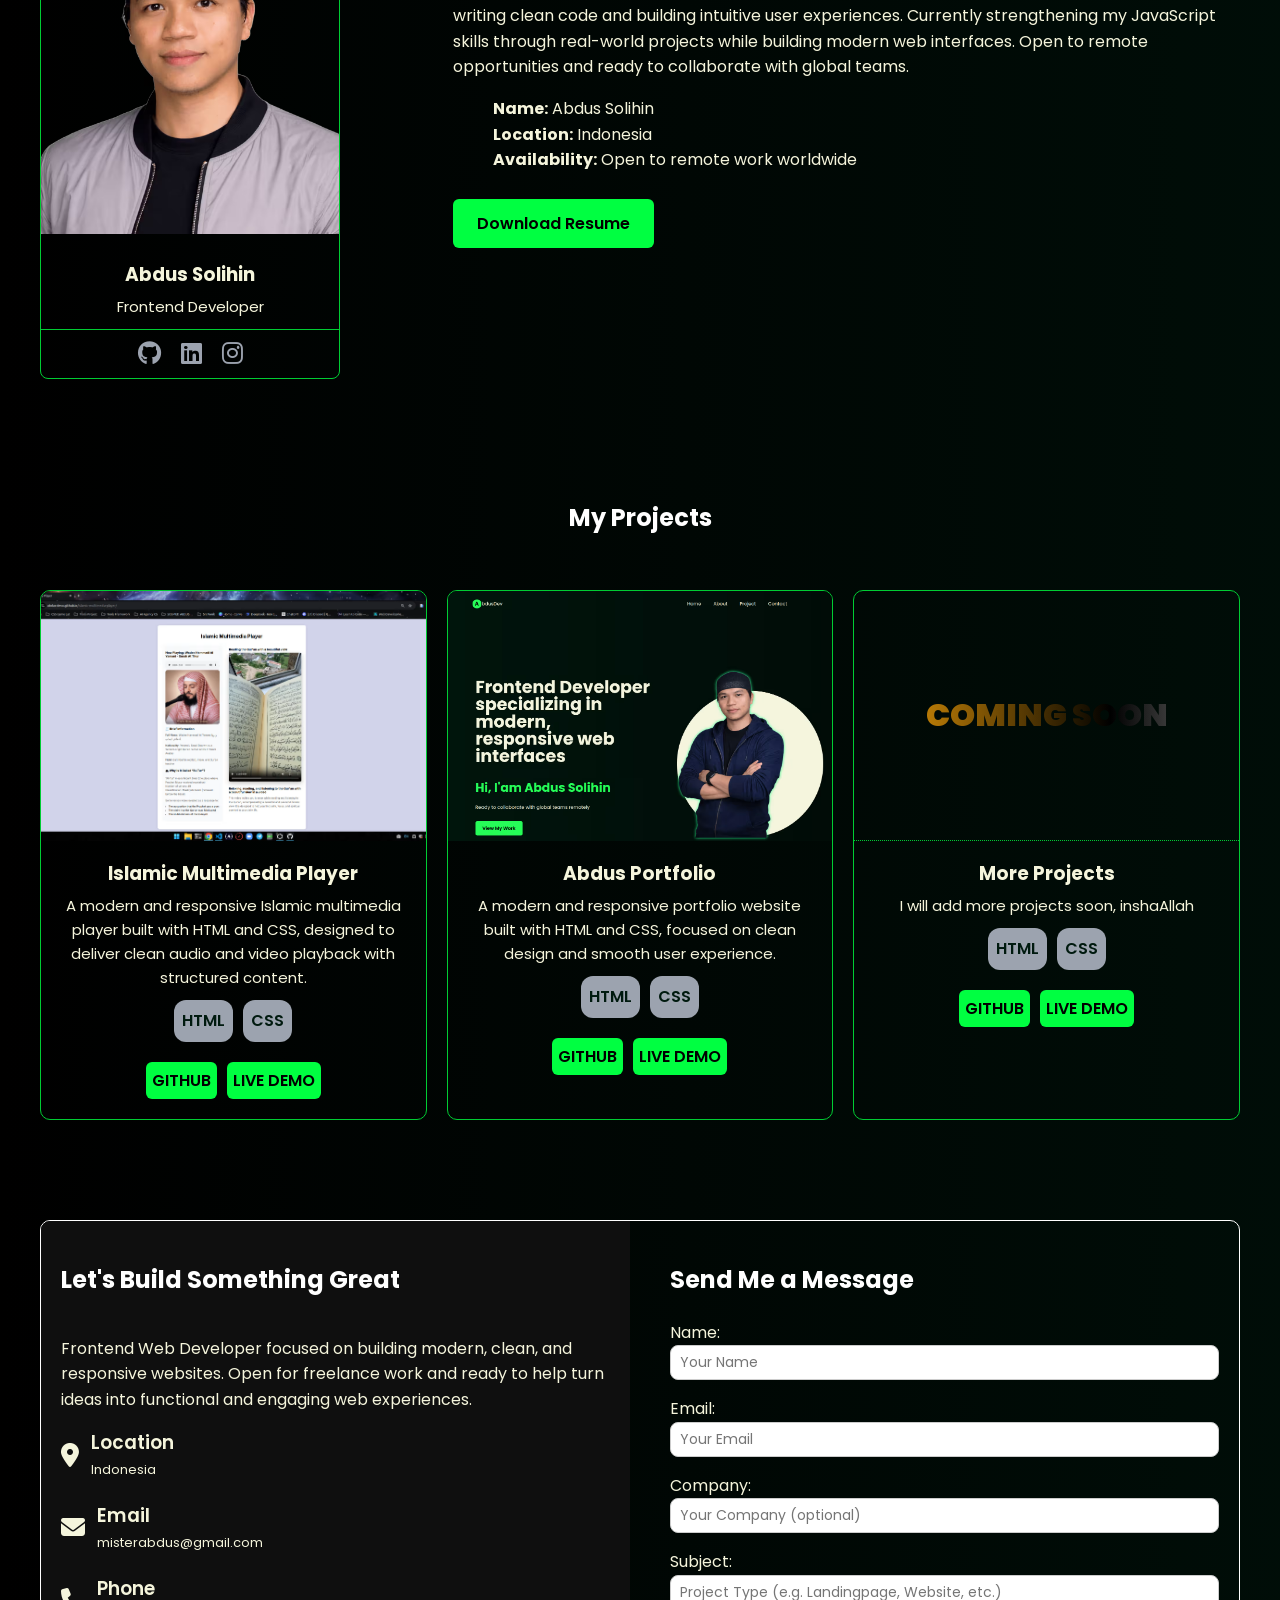
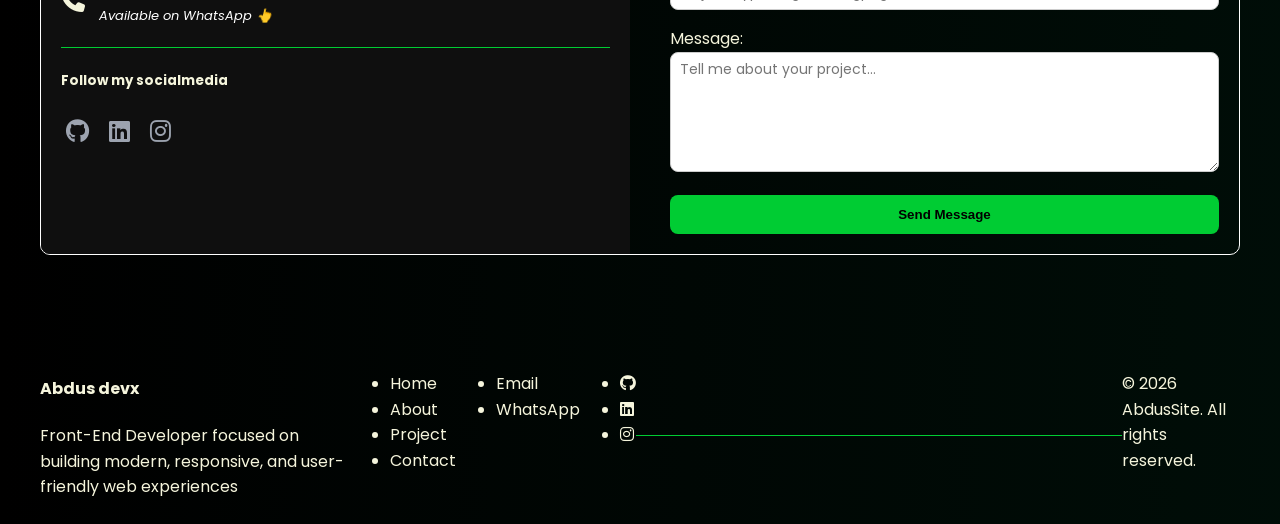
==== commit 6dffcd42: "feat: Day 26 update footer layout to 4-column structure" ====
--- a/month-1-html-css/abdus-portfolio/index.html
+++ b/month-1-html-css/abdus-portfolio/index.html
@@ -61,6 +61,7 @@
         <section id="skills">
             <div class="container">
                 <div class="skills">
+                    <h2 class="section-title">My Skills</h2>
                     <ul class="skills-list">
                         <li><i class="fa-brands fa-html5"></i>
                             <p>HTML</p>
@@ -274,6 +275,32 @@
     </main>
     <footer class="container">
         <div class="footer">
+            <div class="foot-about">
+                <h4>Abdus devx</h4>
+                <p>Front-End Developer focused on building modern, responsive, and user-friendly web experiences</p>
+            </div>
+            <div class="foot-links">
+                <ul>
+                    <li>Home</li>
+                    <li>About</li>
+                    <li>Project</li>
+                    <li>Contact</li>
+                </ul>
+            </div>
+            <div class="foot-contact">
+                <ul>
+                    <li>Email</li>
+                    <li>WhatsApp</li>
+                </ul>
+            </div>
+            <div class="foot-social">
+                <ul>
+                    <li><i class="fa-brands fa-github"></i></li>
+                    <li><i class="fa-brands fa-linkedin"></i></li>
+                    <li><i class="fa-brands fa-instagram"></i></li>
+                </ul>
+            </div>
+            <div class="line"></div>
             <p>© 2026 AbdusSite. All rights reserved.</p>
         </div>
     </footer>
--- a/month-1-html-css/abdus-portfolio/assets/css/style.css
+++ b/month-1-html-css/abdus-portfolio/assets/css/style.css
@@ -29,10 +29,11 @@
 }
 
 .container {
-    max-width: 1200px;
+    max-width: 1400px;
     margin: 0 auto;
     padding: 0 32px;
 }
+
 /*POPUP*/
 .overlay {
     display: none;
@@ -44,10 +45,12 @@
     background: rgba(0, 0, 0, 0.9);
     z-index: 1;
 }
+
 .overlay.show {
     display: block;
-    
-}
+
+}
+
 .popup {
     display: none;
     position: fixed;
@@ -60,9 +63,11 @@
     z-index: 2;
     background-color: #001a0f;
 }
+
 .popup.show {
     display: block;
 }
+
 .closeBtn {
     position: absolute;
     top: 2px;
@@ -71,6 +76,7 @@
     border: none;
     transition: 0.3s ease;
 }
+
 .closeBtn:hover {
     background-color: #00cc33;
     cursor: pointer;
@@ -243,12 +249,20 @@
 }
 
 /* SKILLS SECTION*/
+.skills {
+    text-align: center;
+}
+
+.skills .section-title {
+    margin-bottom: 70px;
+}
 
 .skills-list {
     list-style: none;
     display: flex;
     text-align: center;
     justify-content: space-evenly;
+
 }
 
 .skills-list i {
@@ -612,6 +626,10 @@
         width: 100%;
     }
 
+    .skills .section-title {
+        margin-bottom: 30px;
+    }
+
     .skills-list {
 
         gap: 5px;
@@ -651,10 +669,12 @@
     .social-media h5 {
         margin-bottom: 10px;
     }
+
     .popup {
         padding: 10px;
     }
-    .popup p{
+
+    .popup p {
         text-align: center;
     }
 }
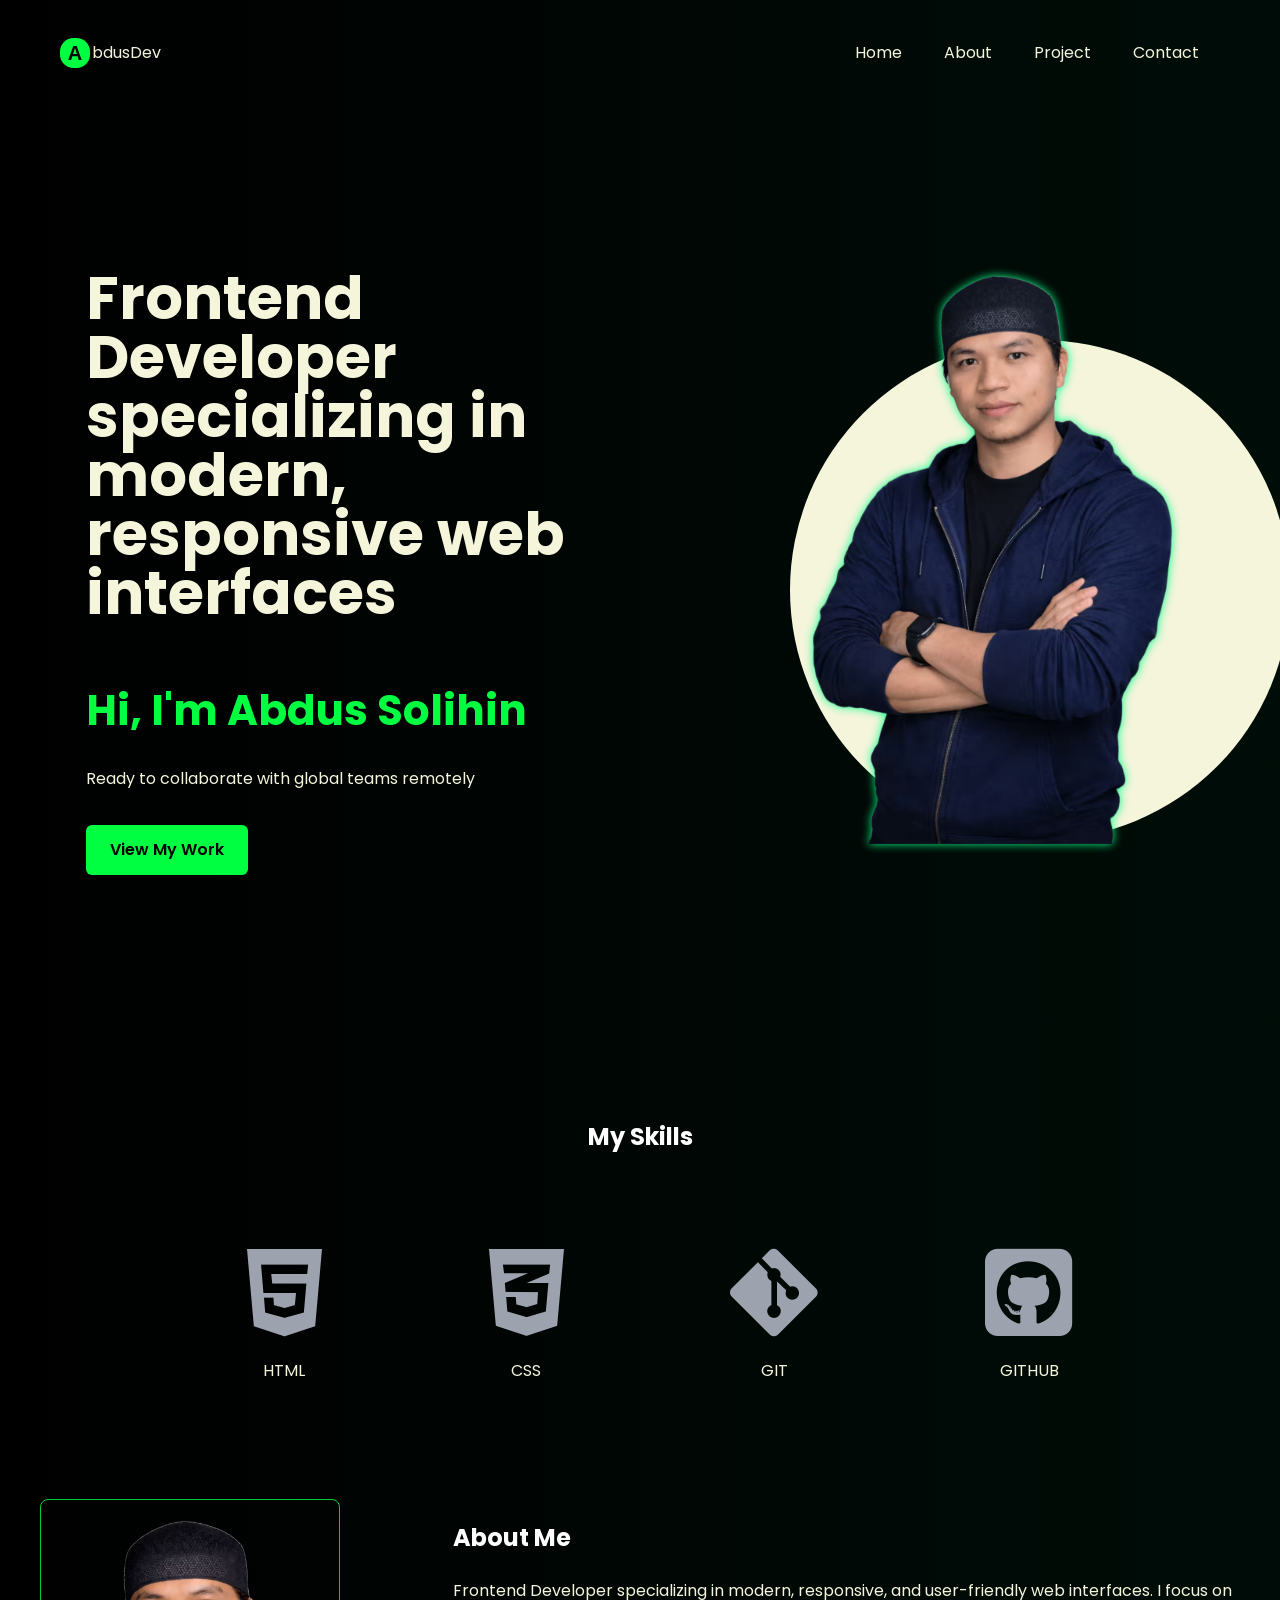
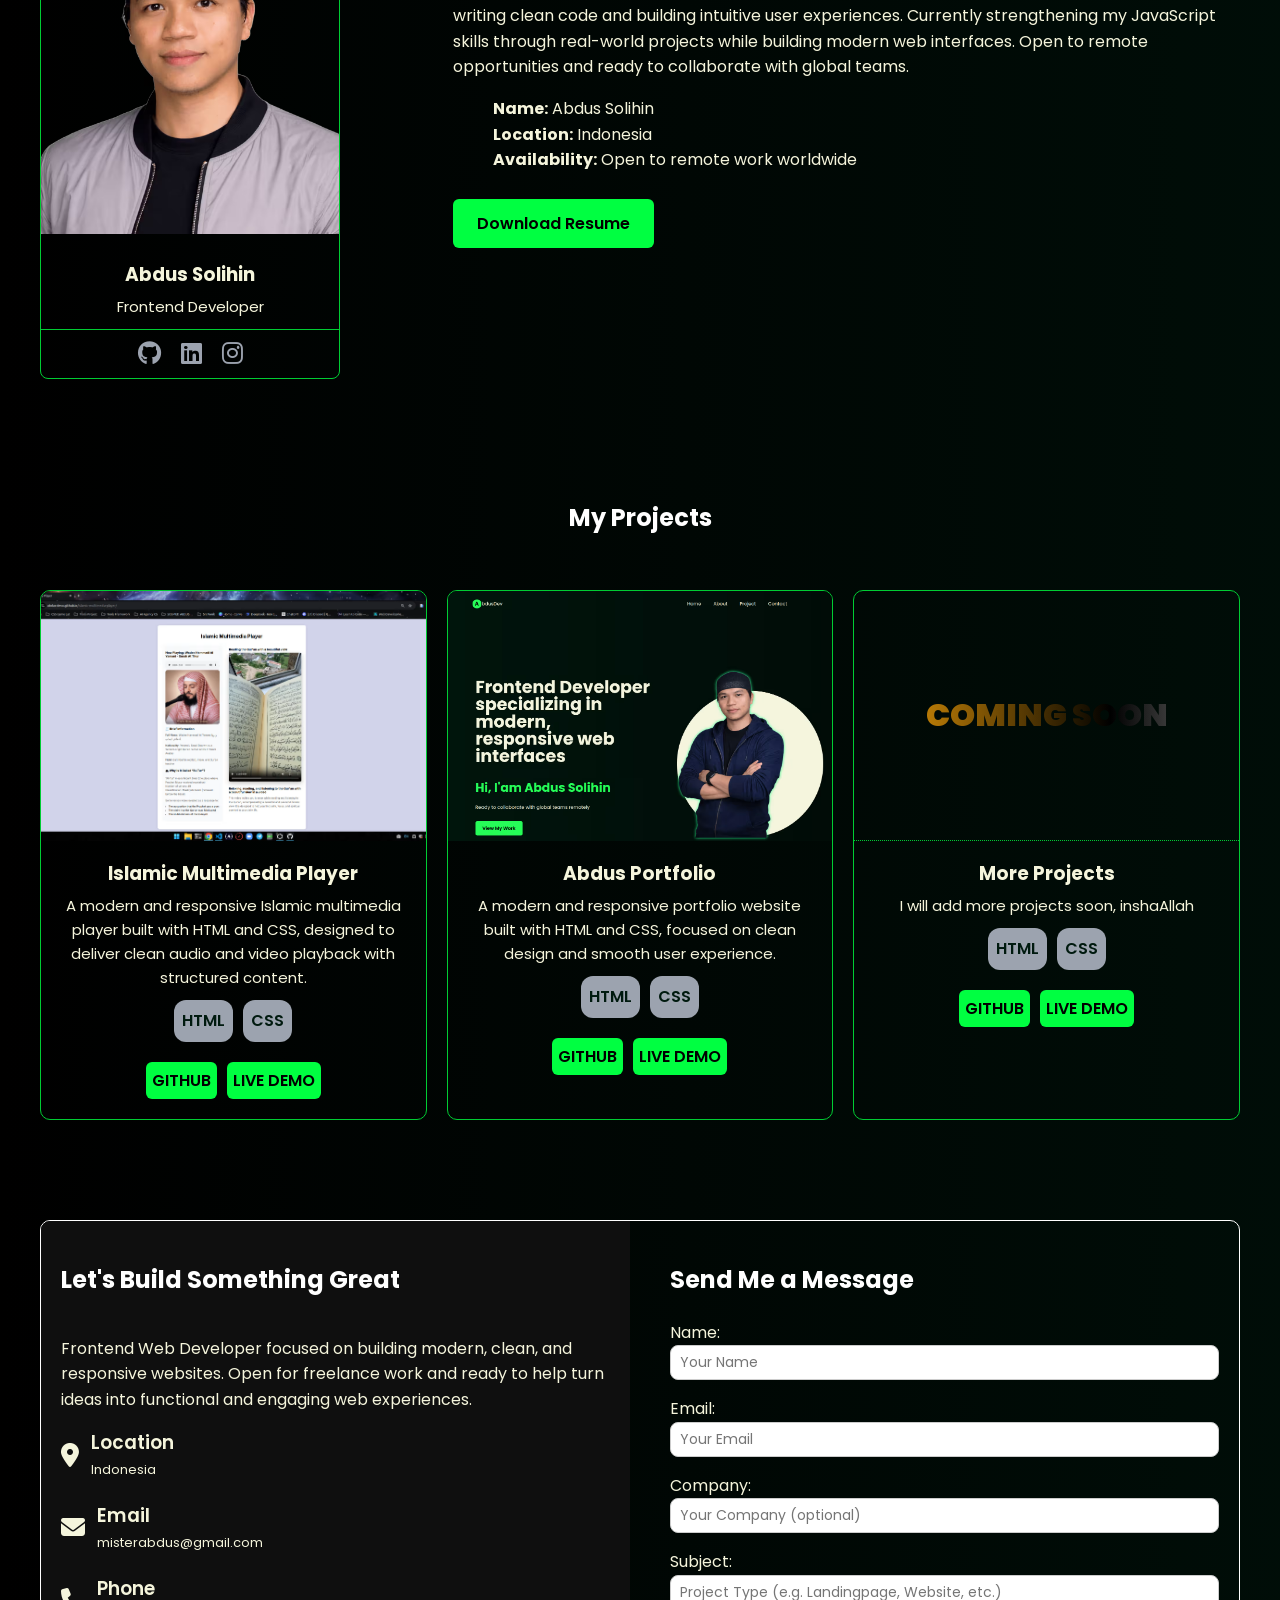
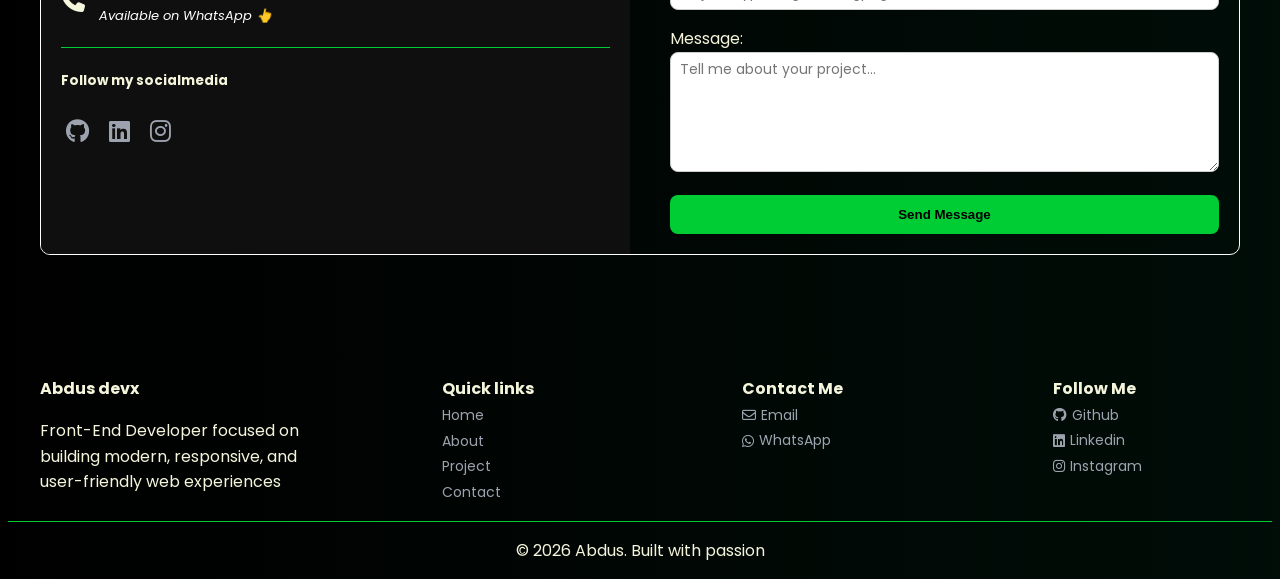
==== commit 20eb7c80: "style: day 26 finishing style footer" ====
--- a/month-1-html-css/abdus-portfolio/index.html
+++ b/month-1-html-css/abdus-portfolio/index.html
@@ -273,37 +273,43 @@
             </div>
         </section>
     </main>
-    <footer class="container">
-        <div class="footer">
-            <div class="foot-about">
-                <h4>Abdus devx</h4>
-                <p>Front-End Developer focused on building modern, responsive, and user-friendly web experiences</p>
-            </div>
-            <div class="foot-links">
-                <ul>
-                    <li>Home</li>
-                    <li>About</li>
-                    <li>Project</li>
-                    <li>Contact</li>
-                </ul>
-            </div>
-            <div class="foot-contact">
-                <ul>
-                    <li>Email</li>
-                    <li>WhatsApp</li>
-                </ul>
-            </div>
-            <div class="foot-social">
-                <ul>
-                    <li><i class="fa-brands fa-github"></i></li>
-                    <li><i class="fa-brands fa-linkedin"></i></li>
-                    <li><i class="fa-brands fa-instagram"></i></li>
-                </ul>
-            </div>
-            <div class="line"></div>
-            <p>© 2026 AbdusSite. All rights reserved.</p>
+    <footer>
+        <div class="container">
+            <div class="footer">
+                <div class="foot-about">
+                    <h4>Abdus devx</h4>
+                    <p>Front-End Developer focused on building modern, responsive, and user-friendly web experiences</p>
+                </div>
+                <div class="foot-links">
+                    <h4>Quick links</h4>
+                    <ul>
+                        <li><a href="#">Home</a></li>
+                        <li><a href="#about">About</a></li>
+                        <li><a href="#projects">Project</a></li>
+                        <li><a href="#contact">Contact</a></li>
+                    </ul>
+                </div>
+                <div class="foot-contact">
+                    <h4>Contact Me</h4>
+                    <ul>
+                        <li><a href="mailto:misterabdus@gmail.com"><i class="fa-regular fa-envelope"></i>Email</a></li>
+                        <li><a href="https://bit.ly/4cHXh8U" target="_blank"><i class="fa-brands fa-whatsapp"></i>WhatsApp</a></li>
+                    </ul>
+                </div>
+                <div class="foot-social">
+                    <h4>Follow Me</h4>
+                    <ul>
+                        <li><a href="https://github.com/abdus-devx"><i class="fa-brands fa-github"></i>Github</a></li>
+                        <li><a href="https://www.linkedin.com/in/abdussolihin/"><i
+                                class="fa-brands fa-linkedin"></i>Linkedin</a></li>
+                        <li><a href="https://www.instagram.com/"><i class="fa-brands fa-instagram"></i>Instagram</a></li>
+                    </ul>
+                </div>
+            </div>
         </div>
     </footer>
+    <div class="line"></div>
+    <p class="copyright">© 2026 Abdus. Built with passion</p>
     <script>
         const form = document.getElementById("contactForm")
         const popup = document.getElementById("submitPopup");
@@ -313,7 +319,7 @@
             e.preventDefault();
 
             const data = Object.fromEntries(new FormData(form));
-            
+
             form.reset();
             popup.classList.add("show");
             overlay.classList.add("show");
--- a/month-1-html-css/abdus-portfolio/assets/css/style.css
+++ b/month-1-html-css/abdus-portfolio/assets/css/style.css
@@ -581,8 +581,34 @@
 }
 
 .footer {
-    display: flex;
-    justify-content: center;
+    display: grid;
+    grid-template-columns: repeat(auto-fit, minmax(200px, 1fr));
+    gap: 20px;
+    justify-items: center;
+    margin-bottom: 10px;
+}
+.footer ul {
+    list-style: none;
+    padding: 0;
+    margin: 0;
+}
+.footer a {
+    display: inline-flex;
+    gap: 5px;
+    align-items: center;
+    text-decoration: none;
+    color: #9CA3AF;
+    font-size: 14px;
+}
+.footer a:hover {
+    color: #00cc33;
+}
+.footer h4{
+    margin-bottom: 0;
+}
+
+.copyright {
+    text-align: center;
 }
 
 @media (max-width: 768px) {
@@ -677,4 +703,8 @@
     .popup p {
         text-align: center;
     }
+    .footer {
+        justify-items: flex-start;
+        
+    }
 }
